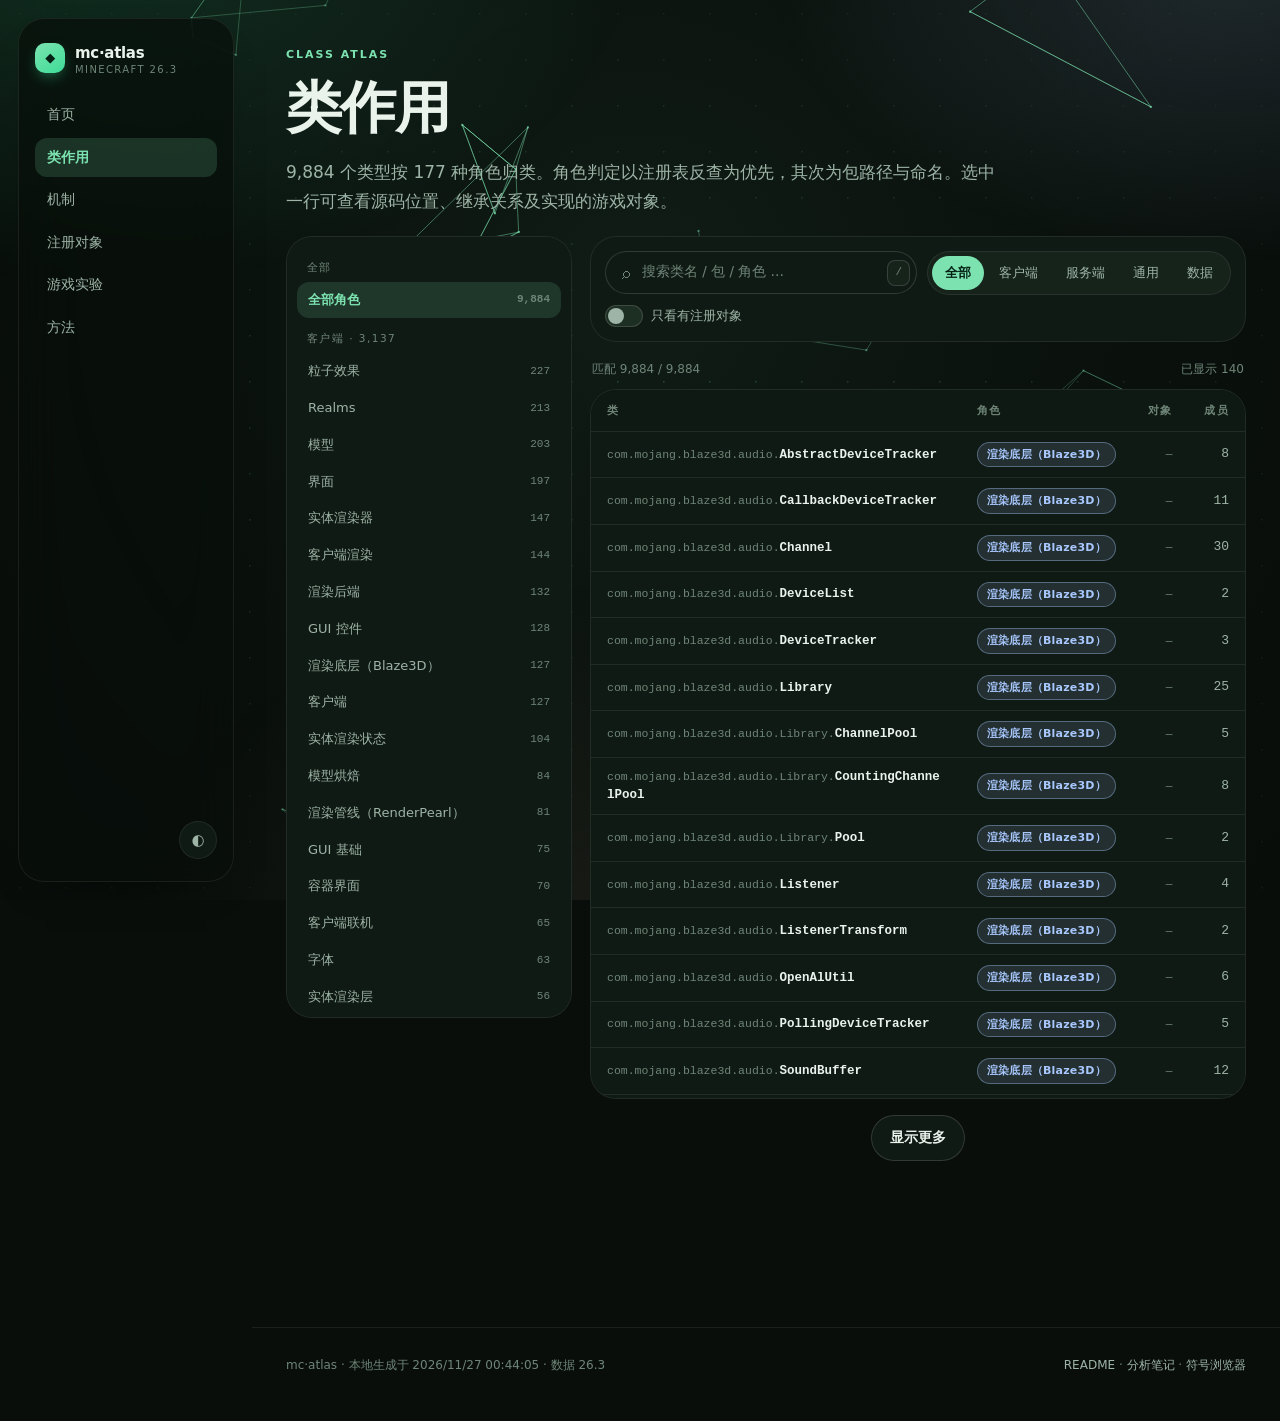
==== classes.html @ 848d9b15 "docs: TNT duplication — process/result on mechanisms, experiment design on tests" ====
<!DOCTYPE html>
<html lang="zh-CN" data-theme="dark">
<head>
<meta charset="utf-8">
<meta name="viewport" content="width=device-width, initial-scale=1">
<title>类作用 · mc·atlas</title>
<meta name="description" content="Minecraft 26.3 的 9,884 个类型：角色、层、注册对象、源码位置。">
<link rel="icon" href="data:image/svg+xml,%3Csvg xmlns='http://www.w3.org/2000/svg' viewBox='0 0 64 64'%3E%3Crect width='64' height='64' rx='18' fill='%237ce3b0'/%3E%3Ctext x='32' y='45' font-size='34' text-anchor='middle' fill='%23042014'%3E%E2%97%86%3C/text%3E%3C/svg%3E">
<meta name="theme-color" content="#0a0f0c">
<link rel="stylesheet" href="assets/theme.css">
</head>
<body data-page="classes">
<canvas id="atlas-backdrop" aria-hidden="true"></canvas>
<header class="topbar">
  <a class="brand" href="index.html"><span class="brand-mark">◆</span><span>mc·atlas<small>Minecraft 26.3</small></span></a>
  <nav class="nav">
    <a data-page="home" href="index.html">首页</a>
    <a data-page="classes" href="classes.html">类作用</a>
    <a data-page="mechanisms" href="mechanisms.html">机制</a>
    <a data-page="objects" href="objects.html">注册对象</a>
    <a data-page="tests" href="tests.html">游戏实验</a>
    <a data-page="method" href="method.html">方法</a>
  </nav>
  <div class="top-actions">
    <button class="icon-btn" id="themeBtn" aria-label="切换主题">◐</button>
  </div>
</header>
<main class="wrap wide">
  <header class="page-head rise">
    <p class="eyebrow">Class Atlas</p>
    <h1>类作用</h1>
    <p class="lede">9,884 个类型按 177 种角色归类。角色判定以注册表反查为优先，其次为包路径与命名。选中一行可查看源码位置、继承关系及实现的游戏对象。</p>
  </header>

  <div class="split">
    <aside class="rail" id="roleRail" aria-label="角色筛选"></aside>
    <section class="main-col">
      <div class="toolbar">
        <label class="search" style="box-shadow:none">
          <span class="ico">⌕</span>
          <input id="q" placeholder="搜索类名 / 包 / 角色 …" autocomplete="off" aria-label="搜索类">
          <kbd>/</kbd>
        </label>
        <div class="seg" id="layerSeg">
          <button data-layer="" class="on">全部</button>
          <button data-layer="client">客户端</button>
          <button data-layer="server">服务端</button>
          <button data-layer="common">通用</button>
          <button data-layer="data">数据</button>
        </div>
        <select class="role-select" id="roleSelect" aria-label="按角色筛选"></select>
        <label class="switch"><input type="checkbox" id="onlyReg"><span class="track"></span>只看有注册对象</label>
      </div>
      <div class="count-line" id="countLine"></div>
      <div class="table-wrap">
        <table>
          <thead><tr><th>类</th><th>角色</th><th class="num">对象</th><th class="num">成员</th></tr></thead>
          <tbody id="classRows"></tbody>
        </table>
      </div>
      <div class="load-more"><button class="btn" id="moreBtn">显示更多</button></div>
    </section>
  </div>
</main>
<div class="drawer" id="drawer">
  <div class="scrim" data-close></div>
  <aside class="panel" role="dialog" aria-modal="true">
    <button class="icon-btn drawer-close" data-close aria-label="关闭">✕</button>
    <div id="drawerBody"></div>
  </aside>
</div>
<footer>
  <div class="wrap row">
    <span>mc·atlas · 本地生成于 2026/11/27 00:44:05 · 数据 26.3</span>
    <span><a href="../README.md">README</a> · <a href="../notes/类作用解析.md">分析笔记</a> · <a href="../index/26.3/browse.html">符号浏览器</a></span>
  </div>
</footer>
<script src="assets/data/meta.js"></script>
<script src="assets/data/roles.js"></script>
<script src="assets/data/lang/zh_cn.js"></script>
<script src="assets/site.js"></script>
<script src="assets/classes.js"></script>
<script src="assets/backdrop.js"></script>
</body>
</html>
---- assets/theme.css ----
/* mc·atlas —— Material 3 Expressive 风格的本地静态站点 */
:root{
  color-scheme: dark;
  --bg:#090e0b; --bg2:#0c1310;
  --surface:#101a14; --surface2:#16231b; --surface3:#1d2e23;
  --line:rgba(255,255,255,.075); --line2:rgba(255,255,255,.14);
  --text:#e9f3ec; --muted:#9db4a7; --faint:#6e8578;
  --primary:#7ce3b0; --primary2:#3ddc97; --on-primary:#042014;
  --secondary:#a9c8ff; --tertiary:#ffc4a7; --danger:#ff9f9f;
  --client:#a9c8ff; --server:#ffc4a7; --common:#7ce3b0; --data:#c9b6ff;
  --r-xl:34px; --r-lg:26px; --r-md:18px; --r-sm:12px;
  --shadow:0 30px 70px -30px rgba(0,0,0,.8);
  --font:"Segoe UI Variable Text","Segoe UI","Microsoft YaHei UI",system-ui,sans-serif;
  --display:"Segoe UI Variable Display","Segoe UI","Microsoft YaHei UI",system-ui,sans-serif;
  --mono:ui-monospace,"Cascadia Mono","JetBrains Mono",Consolas,monospace;
}
[data-theme="light"]{
  color-scheme: light;
  --bg:#f4faf6; --bg2:#eaf5ee;
  --surface:#ffffff; --surface2:#f3faf5; --surface3:#e4f2e9;
  --line:rgba(7,44,26,.1); --line2:rgba(7,44,26,.2);
  --text:#0c1f15; --muted:#49695a; --faint:#789383;
  --primary:#0a7a51; --primary2:#06603e; --on-primary:#ffffff;
  --secondary:#2a5d9e; --tertiary:#96502f; --danger:#b23b3b;
  --client:#2a5d9e; --server:#96502f; --common:#0a7a51; --data:#6a4fb3;
  --shadow:0 24px 60px -32px rgba(8,40,24,.4);
}
*{box-sizing:border-box}
html{scroll-behavior:smooth}
body{
  margin:0;background:var(--bg);color:var(--text);font:15px/1.6 var(--font);
  -webkit-font-smoothing:antialiased;text-rendering:optimizeLegibility;
}
body::before{
  content:"";position:fixed;inset:0;z-index:-1;pointer-events:none;
  background:
    radial-gradient(900px 600px at 8% -8%, rgba(61,220,151,.16), transparent 60%),
    radial-gradient(800px 520px at 96% -4%, rgba(169,200,255,.14), transparent 58%),
    radial-gradient(900px 700px at 50% 112%, rgba(255,196,167,.08), transparent 62%);
}
[data-theme="light"] body::before{
  background:
    radial-gradient(900px 600px at 8% -8%, rgba(10,122,81,.12), transparent 60%),
    radial-gradient(800px 520px at 96% -4%, rgba(42,93,158,.1), transparent 58%),
    radial-gradient(900px 700px at 50% 112%, rgba(150,80,47,.06), transparent 62%);
}
a{color:inherit;text-decoration:none}
button{font:inherit;color:inherit}
code,.mono{font-family:var(--mono);font-size:.92em}
::selection{background:rgba(124,227,176,.3)}

.wrap{max-width:1280px;margin:0 auto;padding:0 26px}
main{min-height:62vh}
.wide{max-width:1380px}

/* ── 顶栏 ─────────────────────────────────────────── */
.topbar{
  position:sticky;top:14px;z-index:50;margin:14px auto 0;max-width:1380px;
  display:flex;align-items:center;gap:10px;padding:10px 14px 10px 20px;
  border:1px solid var(--line);border-radius:999px;
  background:color-mix(in srgb,var(--bg) 72%,transparent);
  backdrop-filter:blur(22px) saturate(1.3);-webkit-backdrop-filter:blur(22px) saturate(1.3);
  box-shadow:0 18px 40px -28px rgba(0,0,0,.7);
}
.brand{display:flex;align-items:center;gap:10px;font-weight:700;letter-spacing:-.02em;font-size:16px;white-space:nowrap}
.brand-mark{
  display:grid;place-items:center;width:30px;height:30px;border-radius:10px;
  background:linear-gradient(145deg,var(--primary),var(--primary2));color:var(--on-primary);
  font-size:13px;box-shadow:0 6px 16px -6px rgba(61,220,151,.7);
}
.brand small{display:block;font-size:10px;font-weight:500;letter-spacing:.14em;color:var(--faint);text-transform:uppercase;line-height:1}
.nav{display:flex;flex:1 1 auto;min-width:0;gap:2px;margin-left:14px;overflow:auto;scrollbar-width:none}
.nav::-webkit-scrollbar{display:none}
.nav a{
  padding:9px 15px;border-radius:999px;color:var(--muted);font-size:13.5px;white-space:nowrap;
  transition:background .18s,color .18s;
}
.nav a:hover{background:var(--surface2);color:var(--text)}
.nav a.on{background:color-mix(in srgb,var(--primary) 16%,transparent);color:var(--primary);font-weight:600}
.top-actions{margin-left:auto;display:flex;gap:6px;align-items:center;flex:0 0 auto}
.icon-btn{
  width:38px;height:38px;border-radius:999px;border:1px solid var(--line);
  background:var(--surface);color:var(--muted);cursor:pointer;display:grid;place-items:center;
  transition:transform .2s,background .2s,color .2s;
}
.icon-btn:hover{background:var(--surface2);color:var(--text);transform:translateY(-1px)}
.lang-btn{font-family:var(--mono);font-size:12px;font-weight:700;letter-spacing:.02em}
.lang-select{display:inline-flex;align-items:center;gap:8px;padding:6px 12px;border:1px solid var(--line);border-radius:999px;background:var(--surface2);color:var(--muted);font-size:12.5px}
.lang-select select{border:0;outline:0;background:transparent;color:var(--text);font:12.5px var(--font);max-width:230px}
.lang-select select:focus{color:var(--primary)}
.lang-select span{white-space:nowrap}
.role-select{display:none;width:100%;padding:10px 12px;border:1px solid var(--line);border-radius:14px;background:var(--surface2);color:var(--text);font:13px var(--font)}

/* ── 通用文字 ─────────────────────────────────────── */
.eyebrow{
  font-size:11px;letter-spacing:.18em;text-transform:uppercase;color:var(--primary);
  font-weight:700;margin:0 0 14px;
}
h1,h2,h3{font-family:var(--display);letter-spacing:-.03em;line-height:1.08;margin:0}
h1{font-size:clamp(42px,6.2vw,78px);font-weight:750}
h2{font-size:clamp(28px,3.4vw,44px);font-weight:720}
h3{font-size:19px;letter-spacing:-.015em}
.grad{
  background:linear-gradient(100deg,var(--primary) 0%,var(--secondary) 70%,var(--tertiary) 110%);
  -webkit-background-clip:text;background-clip:text;color:transparent;
}
.lede{font-size:17px;line-height:1.7;color:var(--muted);max-width:66ch;margin:20px 0 0}
.abstract{overflow-wrap:anywhere;margin-top:26px;max-width:1020px;border-left:3px solid var(--primary);padding:4px 0 4px 20px;color:var(--muted);font-size:14px;line-height:1.85}
.abstract p{margin:0 0 7px}
.abstract p:last-child{margin-bottom:0}
.abstract b{color:var(--text);font-weight:600;margin-right:6px}
.hint{color:var(--faint);font-size:12.5px}
.muted{color:var(--muted)}
.section{padding:64px 0 0}
.section-head{display:flex;align-items:flex-end;justify-content:space-between;gap:20px;margin-bottom:22px}
.section-head p{margin:8px 0 0;color:var(--muted);font-size:14px}
.rule{height:1px;background:var(--line);border:0;margin:56px 0 0}

/* ── 按钮 / 药丸 / 徽章 ───────────────────────────── */
.btn{
  display:inline-flex;align-items:center;gap:8px;padding:11px 18px;border-radius:999px;
  border:1px solid var(--line2);background:var(--surface);color:var(--text);
  font-size:13.5px;font-weight:600;cursor:pointer;transition:transform .18s,background .18s,border-color .18s;
}
.btn:hover{transform:translateY(-1px);background:var(--surface2);border-color:var(--primary)}
.btn.primary{background:var(--primary);border-color:var(--primary);color:var(--on-primary)}
.btn.primary:hover{background:var(--primary2)}
.btn.ghost{background:transparent}
.btn:disabled{opacity:.5;cursor:default;transform:none}
.badge{
  display:inline-flex;align-items:center;gap:5px;padding:3px 9px;border-radius:999px;
  font-size:11px;font-weight:600;letter-spacing:.02em;border:1px solid var(--line2);
  color:var(--muted);background:var(--surface2);white-space:nowrap;
}
.badge.client{color:var(--client);border-color:color-mix(in srgb,var(--client) 38%,transparent);background:color-mix(in srgb,var(--client) 12%,transparent)}
.badge.server{color:var(--server);border-color:color-mix(in srgb,var(--server) 38%,transparent);background:color-mix(in srgb,var(--server) 12%,transparent)}
.badge.common{color:var(--common);border-color:color-mix(in srgb,var(--common) 38%,transparent);background:color-mix(in srgb,var(--common) 12%,transparent)}
.badge.data{color:var(--data);border-color:color-mix(in srgb,var(--data) 38%,transparent);background:color-mix(in srgb,var(--data) 12%,transparent)}
.badge.solid{background:var(--surface3);border-color:var(--line2);color:var(--text)}
.badge.ok{color:var(--primary);border-color:color-mix(in srgb,var(--primary) 40%,transparent);background:color-mix(in srgb,var(--primary) 12%,transparent)}
.chips{display:flex;gap:7px;flex-wrap:wrap}

/* ── 搜索 ─────────────────────────────────────────── */
.search{
  display:flex;align-items:center;gap:12px;padding:8px 10px 8px 20px;border-radius:999px;
  background:var(--surface);border:1px solid var(--line2);box-shadow:var(--shadow);
  transition:box-shadow .2s,border-color .2s;
}
.search:focus-within{border-color:var(--primary);box-shadow:0 0 0 4px color-mix(in srgb,var(--primary) 16%,transparent),var(--shadow)}
.search .ico{color:var(--faint);font-size:16px}
.search input{
  flex:1;background:transparent;border:0;outline:0;color:var(--text);
  font:15px var(--mono);padding:12px 0;min-width:0;
}
.search input::placeholder{color:var(--faint);font-family:var(--font)}
.search kbd{
  font-family:var(--mono);font-size:11px;color:var(--faint);border:1px solid var(--line2);
  border-radius:8px;padding:3px 7px;background:var(--surface2);
}

/* ── 卡片 ─────────────────────────────────────────── */
.card{
  min-width:0;border:1px solid var(--line);border-radius:var(--r-lg);
  background:linear-gradient(180deg,var(--surface),color-mix(in srgb,var(--surface2) 60%,var(--surface)));
  padding:24px;transition:transform .22s cubic-bezier(.2,.8,.2,1),border-color .22s,box-shadow .22s;
}
.card:hover{transform:translateY(-3px);border-color:var(--line2);box-shadow:var(--shadow)}
.card h3{margin-bottom:8px}
.card p{margin:0;color:var(--muted);font-size:13.5px;line-height:1.65}
.card .arrow{color:var(--primary);font-size:13px;margin-top:14px;display:inline-flex;gap:6px;align-items:center}
.grid{display:grid;gap:16px}
.g2{grid-template-columns:repeat(2,minmax(0,1fr))}
.g3{grid-template-columns:repeat(3,minmax(0,1fr))}
.g4{grid-template-columns:repeat(4,minmax(0,1fr))}

/* ── 首页 hero ────────────────────────────────────── */
.hero{padding:70px 0 8px;position:relative}
.hero .lede{font-size:18px}
.hero-search{max-width:640px;margin:28px 0 0}
.stats{display:grid;grid-template-columns:repeat(4,minmax(0,1fr));gap:14px;margin-top:34px}
.stat{padding:20px 22px;border-radius:var(--r-lg);border:1px solid var(--line);background:var(--surface);position:relative;overflow:hidden}
.stat::after{content:"";position:absolute;right:-30px;top:-40px;width:120px;height:120px;border-radius:50%;background:radial-gradient(circle,color-mix(in srgb,var(--primary) 22%,transparent),transparent 70%)}
.stat .n{font-family:var(--display);font-size:clamp(30px,3.2vw,44px);font-weight:760;letter-spacing:-.04em;font-variant-numeric:tabular-nums;line-height:1}
.stat .l{margin-top:8px;font-size:11px;letter-spacing:.12em;text-transform:uppercase;color:var(--faint)}
.stat .s{margin-top:6px;font-size:12px;color:var(--muted)}

.evidence{display:grid;grid-template-columns:repeat(3,1fr);gap:16px;margin-top:18px}
.evidence .card{min-height:180px;display:flex;flex-direction:column}
.evidence .num{font-family:var(--mono);font-size:11px;color:var(--primary);letter-spacing:.1em}
.evidence .card p{flex:1}
.findings{display:grid;grid-template-columns:repeat(2,minmax(0,1fr));gap:16px}
.finding{display:flex;gap:16px;align-items:flex-start}
.finding .tag{font-family:var(--mono);font-size:11px;color:var(--faint);white-space:nowrap;padding-top:4px;width:52px}
.finding h3{font-size:16px;margin-bottom:6px}
.finding p{font-size:13px}

.bars{display:grid;gap:10px}
.bar-row{display:grid;grid-template-columns:190px 1fr 58px;gap:12px;align-items:center;font-size:12.5px}
.bar-row .name{white-space:nowrap;overflow:hidden;text-overflow:ellipsis}
.bar-track{height:10px;border-radius:999px;background:var(--surface3);overflow:hidden}
.bar-fill{height:100%;border-radius:999px;background:linear-gradient(90deg,var(--primary),var(--secondary));transform-origin:left;animation:grow .8s cubic-bezier(.2,.8,.2,1) both}
.bar-row .n{text-align:right;font-family:var(--mono);color:var(--muted)}
@keyframes grow{from{transform:scaleX(0)}}

/* ── 类作用页 ──────────────────────────────────────── */
.page-head{padding:46px 0 20px}
.page-head h1{font-size:clamp(34px,4.6vw,56px)}
.split{display:grid;grid-template-columns:286px minmax(0,1fr);gap:18px;align-items:start;padding-bottom:70px}
.rail{
  position:sticky;top:92px;max-height:calc(100vh - 118px);overflow:auto;
  border:1px solid var(--line);border-radius:var(--r-lg);background:var(--surface);
  padding:10px;scrollbar-width:thin;
}
.rail-group{font-size:10.5px;letter-spacing:.14em;text-transform:uppercase;color:var(--faint);padding:12px 10px 6px}
.rail-item{
  display:flex;justify-content:space-between;gap:8px;align-items:center;
  padding:8px 11px;border-radius:12px;cursor:pointer;color:var(--muted);font-size:13px;
}
.rail-item:hover{background:var(--surface2);color:var(--text)}
.rail-item.on{background:color-mix(in srgb,var(--primary) 14%,transparent);color:var(--primary);font-weight:600}
.rail-item .c{font-family:var(--mono);font-size:11px;color:var(--faint)}
.main-col{min-width:0}
.toolbar{
  display:flex;gap:10px;align-items:center;flex-wrap:wrap;padding:14px;
  border:1px solid var(--line);border-radius:var(--r-lg);background:var(--surface);margin-bottom:14px;
}
.toolbar .search{flex:1;min-width:240px;box-shadow:none;padding:4px 6px 4px 16px}
.toolbar .search input{padding:9px 0;font-size:13.5px}
.seg{display:inline-flex;max-width:100%;padding:4px;gap:2px;border-radius:999px;border:1px solid var(--line);background:var(--surface2);overflow-x:auto;scrollbar-width:none}
.seg button{
  flex:0 0 auto;border:0;background:transparent;color:var(--muted);padding:7px 13px;border-radius:999px;
  font-size:12.5px;cursor:pointer;transition:background .18s,color .18s;white-space:nowrap;
}
.seg button.on{background:var(--primary);color:var(--on-primary);font-weight:650}
.switch{display:inline-flex;align-items:center;gap:8px;font-size:12.5px;color:var(--muted);cursor:pointer;user-select:none}
.switch input{display:none}
.switch .track{width:38px;height:22px;border-radius:999px;background:var(--surface3);border:1px solid var(--line2);position:relative;transition:background .2s}
.switch .track::after{content:"";position:absolute;left:2px;top:2px;width:16px;height:16px;border-radius:50%;background:var(--muted);transition:transform .2s,background .2s}
.switch input:checked+.track{background:var(--primary)}
.switch input:checked+.track::after{transform:translateX(16px);background:var(--on-primary)}

.table-wrap{border:1px solid var(--line);border-radius:var(--r-lg);background:var(--surface);overflow:auto;max-height:calc(100vh - 190px);min-width:0}
table{width:100%;border-collapse:collapse;font-size:13px}
thead th{
  position:sticky;top:0;z-index:2;text-align:left;padding:12px 16px;
  font-size:10.5px;letter-spacing:.12em;text-transform:uppercase;color:var(--faint);font-weight:650;
  background:color-mix(in srgb,var(--surface) 88%,var(--bg));backdrop-filter:blur(12px);
  border-bottom:1px solid var(--line);white-space:nowrap;
}
thead th.sortable{cursor:pointer;user-select:none}
thead th.sortable:hover{color:var(--text)}
tbody tr{border-bottom:1px solid var(--line);cursor:pointer;transition:background .12s}
tbody tr:last-child{border-bottom:0}
tbody tr:hover{background:var(--surface2)}
tbody tr.sel{background:color-mix(in srgb,var(--primary) 9%,transparent);box-shadow:inset 3px 0 0 var(--primary)}
td{padding:10px 16px;vertical-align:middle}
td.fq{font-family:var(--mono);font-size:12.5px;line-height:1.45;word-break:break-all}
td.fq .pkg{color:var(--faint);font-size:11.5px}
td.fq .cls{color:var(--text);font-weight:600}
td.num{text-align:right;font-family:var(--mono);color:var(--muted);font-variant-numeric:tabular-nums}
td .mini{font-size:11px;color:var(--faint);font-family:var(--mono)}
.load-more{padding:16px;text-align:center}
.empty{padding:56px 20px;text-align:center;color:var(--faint)}
.count-line{padding:4px 2px 10px;font-size:12px;color:var(--faint);display:flex;justify-content:space-between}

/* ── 抽屉详情 ──────────────────────────────────────── */
.drawer{position:fixed;inset:0;z-index:80;display:none}
.drawer.on{display:block}
.drawer .scrim{position:absolute;inset:0;background:rgba(0,0,0,.55);backdrop-filter:blur(5px);animation:fade .2s both}
.drawer .panel{
  position:absolute;top:0;right:0;bottom:0;width:min(520px,94vw);overflow:auto;
  background:var(--surface);border-left:1px solid var(--line2);padding:26px 28px 60px;
  animation:slide .26s cubic-bezier(.2,.8,.2,1) both;
}
@keyframes fade{from{opacity:0}}
@keyframes slide{from{transform:translateX(34px);opacity:.4}}
.drawer-close{position:sticky;top:0;float:right;margin:-10px -8px 0 0}
.detail h3{font-size:13px;letter-spacing:.12em;text-transform:uppercase;color:var(--faint);margin:26px 0 10px}
.detail .fq{font-family:var(--mono);font-size:16px;line-height:1.45;word-break:break-all;margin:6px 0 10px}
.detail .fq .pkg{color:var(--faint);font-size:12px;display:block}
.kv{display:grid;grid-template-columns:112px 1fr;gap:7px 12px;font-size:13px}
.kv .k{color:var(--faint)}
.kv .v{font-family:var(--mono);font-size:12.5px;word-break:break-all}
.reg-item{padding:11px 0;border-bottom:1px solid var(--line);font-size:13px}
.reg-item:last-child{border-bottom:0}
.reg-item .rid{font-family:var(--mono);font-size:12.5px;word-break:break-all}
.reg-item .rs{color:var(--muted);font-size:12px;margin-top:2px}
.detail .actions{display:flex;gap:8px;flex-wrap:wrap;margin-top:18px}

/* ── 对象页 ────────────────────────────────────────── */
.obj-head{display:flex;gap:14px;align-items:flex-start;flex-wrap:wrap;margin-bottom:16px}
.kind-tabs{display:flex;gap:6px;flex-wrap:wrap}
.kind-tab{
  padding:10px 16px;border-radius:999px;border:1px solid var(--line);background:var(--surface);
  color:var(--muted);font-size:13px;cursor:pointer;transition:background .18s,color .18s,border-color .18s;
}
.kind-tab:hover{background:var(--surface2);color:var(--text)}
.kind-tab.on{background:var(--primary);border-color:var(--primary);color:var(--on-primary);font-weight:650}
.kind-tab .c{opacity:.7;font-family:var(--mono);font-size:11px;margin-left:6px}

/* ── 实验页 ────────────────────────────────────────── */
.test-hero{display:flex;align-items:center;gap:34px;flex-wrap:wrap;padding:52px 0 10px}
.ring{
  --p:100;width:150px;height:150px;border-radius:50%;display:grid;place-items:center;flex:0 0 auto;
  background:conic-gradient(var(--primary) calc(var(--p)*1%),var(--surface3) 0);
  position:relative;
}
.ring::after{content:"";position:absolute;inset:9px;border-radius:50%;background:var(--bg)}
.ring .in{position:relative;z-index:1;text-align:center}
.ring .in b{font-family:var(--display);font-size:34px;letter-spacing:-.04em;display:block;line-height:1}
.ring .inspan{font-size:11px;letter-spacing:.14em;text-transform:uppercase;color:var(--faint)}
.checks{display:grid;grid-template-columns:repeat(2,minmax(0,1fr));gap:12px}
.checks .check:last-child:nth-child(odd){grid-column:1 / -1}
.check{display:flex;gap:12px;align-items:center;padding:14px 16px;border:1px solid var(--line);border-radius:var(--r-md);background:var(--surface)}
.check .mark{width:26px;height:26px;border-radius:50%;display:grid;place-items:center;background:color-mix(in srgb,var(--primary) 16%,transparent);color:var(--primary);font-size:13px;flex:0 0 auto}
.check .t{font-size:13.5px}
.check .s{font-size:11px;color:var(--faint);font-family:var(--mono)}
.formula{border:1px solid var(--line2);border-radius:var(--r-md);background:var(--surface2);padding:16px 18px;font-family:var(--mono);font-size:12.5px;line-height:1.8;overflow:auto;color:var(--muted);white-space:pre-wrap;max-width:100%;box-sizing:border-box}
.formula b{color:var(--primary);font-weight:600}
.log{
  background:#070b09;border:1px solid var(--line);border-radius:var(--r-md);padding:16px 18px;
  font-family:var(--mono);font-size:12px;line-height:1.75;color:#9fd6b6;overflow:auto;max-height:360px;
  white-space:pre;
}
[data-theme="light"] .log{background:#0d1812;color:#a9e6c3}
.cmd{background:var(--surface2);border:1px solid var(--line);border-radius:var(--r-md);padding:14px 16px;font-family:var(--mono);font-size:12.5px;line-height:1.9;overflow:auto;white-space:pre-wrap;max-width:100%;box-sizing:border-box}

/* ── 方法页 ────────────────────────────────────────── */
.steps{display:grid;grid-template-columns:repeat(3,1fr);gap:16px;counter-reset:step}
.step{position:relative;padding-top:54px}
.step::before{
  counter-increment:step;content:"0" counter(step);
  position:absolute;top:18px;left:24px;font-family:var(--mono);font-size:11px;letter-spacing:.14em;color:var(--primary);
}
.evidence-stack{display:grid;gap:10px}
.ev-row{display:grid;grid-template-columns:130px minmax(0,1fr);gap:14px;align-items:center;padding:14px 16px;border:1px solid var(--line);border-radius:var(--r-md);background:var(--surface);min-width:0}
.ev-row .lvl{font-size:11px;letter-spacing:.12em;text-transform:uppercase;color:var(--faint)}
.ev-row .bar{height:9px;border-radius:999px;background:linear-gradient(90deg,var(--primary),var(--secondary));max-width:100%}
.limits{display:grid;gap:10px;padding:0;margin:0;list-style:none}
.limits li{padding:14px 16px 14px 44px;border:1px solid var(--line);border-radius:var(--r-md);background:var(--surface);position:relative;color:var(--muted);font-size:13.5px}
.limits li::before{content:"!";position:absolute;left:16px;top:14px;width:18px;height:18px;border-radius:50%;display:grid;place-items:center;background:color-mix(in srgb,var(--tertiary) 20%,transparent);color:var(--tertiary);font-size:11px;font-weight:700}
.limits li b{color:var(--text)}

/* ── 页脚 ─────────────────────────────────────────── */
footer{margin-top:80px;border-top:1px solid var(--line);padding:28px 0 46px;color:var(--faint);font-size:12px}
footer .row{display:flex;justify-content:space-between;gap:18px;flex-wrap:wrap;align-items:center}
footer a{color:var(--muted)}
footer a:hover{color:var(--primary)}

/* ── 响应式 ───────────────────────────────────────── */
@media (max-width: 1080px){
  .stats{grid-template-columns:repeat(2,minmax(0,1fr))}
  .evidence,.steps{grid-template-columns:minmax(0,1fr)}
  .g3,.g4{grid-template-columns:repeat(2,minmax(0,1fr))}
  .split{grid-template-columns:240px minmax(0,1fr)}
}
@media (max-width: 820px){
  .wrap{padding:0 18px}
  .topbar{top:8px;margin:8px 10px 0;padding:8px 10px 8px 14px;border-radius:24px}
  .brand small{display:none}
  .nav{margin-left:4px}
  .nav a{padding:8px 11px;font-size:12.5px}
  .hero{padding:48px 0 0}
  .split{grid-template-columns:minmax(0,1fr)}
  .rail{display:none}
  .role-select{display:block}
  .findings,.checks,.g2{grid-template-columns:minmax(0,1fr)}
  .g3,.g4{grid-template-columns:minmax(0,1fr)}
  .stats{grid-template-columns:repeat(2,minmax(0,1fr));gap:10px}
  .table-wrap{max-height:none}
  td,th{padding:9px 11px}
  .bar-row{grid-template-columns:120px 1fr 44px}
  .test-hero{gap:20px}
}
@media (max-width: 620px){
  .topbar{flex-wrap:wrap;gap:8px;padding:10px 12px}
  .brand{order:1;flex:0 0 auto}
  .top-actions{order:2}
  .nav{order:3;flex:1 0 100%;flex-wrap:wrap;overflow:visible;margin:2px 0 0;padding-top:8px;border-top:1px solid var(--line)}
}
@media (max-width: 700px){
  .section-head{flex-direction:column;align-items:flex-start;gap:8px}
  .section-head p{margin-top:2px}
  body[data-page="objects"] .toolbar .hint{display:none}
  .log{white-space:pre-wrap;overflow-wrap:anywhere}
  .cmd{font-size:11.5px}
  .toolbar .search{flex:1 1 100%}
  .toolbar .seg{width:100%}
  .toolbar .switch{width:100%}
  .lang-select{width:100%;justify-content:space-between}
  .lang-select select{flex:1;max-width:none;text-align:left}
  .toolbar .hint{width:100%;margin-left:0!important}
  body[data-page="classes"] .table-wrap table{min-width:540px}
  body[data-page="objects"] .table-wrap table{min-width:760px}
  body[data-page="objects"] td.mono{white-space:nowrap}
  body[data-page="objects"] td:nth-child(2){min-width:112px}
  body[data-page="classes"] td.fq{min-width:240px}
  .ring{width:120px;height:120px}
  .ring::after{inset:7px}
  .ring .in b{font-size:28px}
  #versionTable{min-width:520px}
}
@media (max-width: 560px){
  .ev-row{grid-template-columns:minmax(0,1fr);gap:6px}
  .stats .n{font-size:36px}
  .bar-row{grid-template-columns:104px minmax(0,1fr) 38px;gap:8px}
}
@media (prefers-reduced-motion: reduce){
  *,*::before,*::after{animation-duration:.001ms!important;transition-duration:.001ms!important;scroll-behavior:auto!important}
}

/* ── 杂项 ─────────────────────────────────────────── */
.toast{
  position:fixed;left:50%;bottom:26px;z-index:120;transform:translate(-50%,14px);
  background:var(--surface3);border:1px solid var(--line2);color:var(--text);
  padding:10px 18px;border-radius:999px;font-size:12.5px;box-shadow:var(--shadow);
  opacity:0;pointer-events:none;transition:opacity .2s,transform .2s;
}
.toast.on{opacity:1;transform:translate(-50%,0)}
.detail a{color:var(--primary)}
.detail a:hover{text-decoration:underline}
#armorTable th{position:static;background:transparent;padding:8px 6px;border-bottom:1px solid var(--line)}
#armorTable td{padding:9px 6px;border-bottom:1px solid var(--line);font-size:13px}
#versionTable th{position:static;background:transparent;padding:8px 10px;border-bottom:1px solid var(--line);text-transform:none}
#versionTable td{padding:9px 10px;border-bottom:1px solid var(--line);font-size:12.5px;white-space:nowrap}

/* 小屏：表格改卡片，避免列挤压 */
@media (max-width: 820px){
  body[data-page="classes"] .table-wrap,
  body[data-page="objects"] .table-wrap{
    overflow:visible;border:0;background:transparent;max-height:none;
  }
  body[data-page="classes"] .table-wrap table,
  body[data-page="objects"] .table-wrap table{min-width:0;width:100%}
  body[data-page="classes"] thead,
  body[data-page="objects"] thead{display:none}
  body[data-page="classes"] tbody tr{
    display:grid;grid-template-columns:minmax(0,1fr) auto auto;gap:6px 12px;
    border:1px solid var(--line);border-radius:16px;background:var(--surface);
    padding:11px 14px;margin-bottom:8px;
  }
  body[data-page="classes"] td{border:0;padding:0}
  body[data-page="classes"] td.fq{grid-column:1 / -1;min-width:0}
  body[data-page="classes"] td:nth-child(2){grid-column:1}
  body[data-page="classes"] td:nth-child(3),
  body[data-page="classes"] td:nth-child(4){text-align:right;font-size:12px;color:var(--muted);font-family:var(--mono)}
  body[data-page="classes"] td:nth-child(3)::before{content:"对象 ";color:var(--faint);font-size:11px}
  body[data-page="classes"] td:nth-child(4)::before{content:"成员 ";color:var(--faint);font-size:11px}

  body[data-page="objects"] tbody tr{
    display:block;border:1px solid var(--line);border-radius:16px;background:var(--surface);
    padding:12px 14px;margin-bottom:10px;
  }
  body[data-page="objects"] td{
    display:flex;justify-content:space-between;gap:16px;align-items:baseline;
    border:0;padding:5px 0;text-align:right;white-space:normal;word-break:break-word;
  }
  body[data-page="objects"] td::before{
    content:attr(data-label);flex:0 0 auto;color:var(--faint);font-size:11px;
    letter-spacing:.06em;text-align:left;white-space:nowrap;
  }
  body[data-page="objects"] td:nth-child(1),
  body[data-page="objects"] td:nth-child(2){
    display:block;text-align:left;padding:0;
  }
  body[data-page="objects"] td:nth-child(1){font-weight:600;font-size:13px;margin-bottom:2px}
  body[data-page="objects"] td:nth-child(1)::before,
  body[data-page="objects"] td:nth-child(2)::before{display:block;margin-bottom:2px}
  body[data-page="objects"] td:nth-child(2){margin-bottom:4px}
  body[data-page="objects"] td.mono{white-space:normal;word-break:break-all}
  body[data-page="objects"] td.num{text-align:right}
}

@media (max-width: 820px){
  #versionTable{min-width:0}
  #versionTable thead{display:none}
  #versionTable tbody tr{
    display:grid;grid-template-columns:minmax(0,1fr) minmax(0,1fr);gap:4px 12px;
    border:1px solid var(--line);border-radius:14px;background:var(--surface2);
    padding:10px 12px;margin-bottom:8px;
  }
  #versionTable td{
    border:0;padding:0;display:flex;justify-content:space-between;gap:8px;
    font-size:12px;white-space:normal;text-align:right;
  }
  #versionTable td::before{content:attr(data-label);color:var(--faint);font-size:10.5px;text-align:left;flex:0 0 auto}
  #versionTable td:nth-child(1){grid-column:1 / -1;display:block;font-weight:600;font-size:13px;text-align:left}
  #versionTable td:nth-child(1)::before{display:none}
}
@media (max-width: 1024px) and (min-width: 821px){
  body[data-page="objects"] .table-wrap table{min-width:760px}
}
@media (max-width: 380px){
  .nav a{padding:6px 6px;font-size:11.5px}
}

/* ── 代码联想页 ────────────────────────────────────── */
.graph-card{padding:20px}
.graph-scroll{overflow:auto;border:1px solid var(--line);border-radius:var(--r-md);background:var(--surface2);scrollbar-width:thin}
.graph-scroll svg{display:block;width:1160px;height:700px;max-width:none}
.gnode{cursor:pointer}
.gnode rect{fill:var(--surface3);stroke:var(--line2);stroke-width:1;rx:12}
.gnode.engine rect{fill:color-mix(in srgb,var(--primary) 10%,var(--surface));stroke:color-mix(in srgb,var(--primary) 45%,transparent)}
.gnode.hub rect{fill:color-mix(in srgb,var(--secondary) 8%,var(--surface));stroke:color-mix(in srgb,var(--secondary) 35%,transparent)}
.gnode.mech rect{fill:color-mix(in srgb,var(--tertiary) 9%,var(--surface));stroke:color-mix(in srgb,var(--tertiary) 40%,transparent)}
.gnode:hover rect{stroke:var(--primary);stroke-width:1.6}
.gnode .glabel{font:600 11px var(--mono);fill:var(--text)}
.gnode .gsub{font:9.5px var(--mono);fill:var(--faint)}
.gedge{fill:none;stroke:color-mix(in srgb,var(--muted) 45%,transparent);stroke-width:1.15}
.gedge-label{font:9.5px var(--mono);fill:var(--faint);paint-order:stroke;stroke:var(--surface2);stroke-width:3;stroke-linejoin:round}
.legend{display:flex;gap:16px;align-items:center;flex-wrap:wrap;padding:10px 2px 0;font-size:12px;color:var(--muted)}
.legend .dot{display:inline-block;width:9px;height:9px;border-radius:50%;margin-right:5px}
.legend .engine{background:var(--primary)}
.legend .hub{background:var(--secondary)}
.legend .mech{background:var(--tertiary)}
.legend .hint{margin-left:auto}
.graph-scroll-hint{display:none}
.mech-list{display:grid;gap:16px}
.mech-card{border:1px solid var(--line);border-radius:var(--r-lg);background:var(--surface);padding:22px 24px;scroll-margin-top:100px}
.mech-card h3{margin:0 0 4px}
.mech-q{margin:0 0 8px;color:var(--tertiary);font-size:13px;font-family:var(--mono)}
.mech-summary{margin:0 0 14px;color:var(--muted);font-size:13.5px;line-height:1.7}
.chain{display:grid;grid-template-columns:repeat(4,minmax(0,1fr));gap:8px;margin:0 0 16px}
.chain-step{position:relative;padding:10px 12px;border:1px solid var(--line);border-radius:12px;background:var(--surface2);min-width:0}
.chain-step .n{font-family:var(--mono);font-size:10px;color:var(--primary);letter-spacing:.1em}
.chain-step .t{font-size:12.5px;font-weight:600;margin-top:2px}
.chain-step .d{font-size:11.5px;color:var(--faint);line-height:1.55;margin-top:2px}
.code-list{display:grid;gap:4px;border-top:1px solid var(--line);padding-top:12px}
.code-row{display:grid;grid-template-columns:minmax(0,1.1fr) minmax(0,1fr) auto;gap:10px;align-items:baseline;padding:4px 0;font-size:12px}
.code-row .sig{font-family:var(--mono);color:var(--text);word-break:break-all}
.code-row .sig b{color:var(--primary);font-weight:600}
.code-row .note{color:var(--muted);font-size:12px}
.code-row .src{font-family:var(--mono);font-size:11px;color:var(--faint);white-space:nowrap}
.mech-articles{display:flex;gap:6px;flex-wrap:wrap;margin-top:12px}
.article-list{display:grid;gap:8px}
.article-row{display:grid;grid-template-columns:90px minmax(0,1fr) 70px;gap:12px;align-items:baseline;padding:10px 14px;border:1px solid var(--line);border-radius:12px;background:var(--surface);font-size:13px}
.article-row .ch{font-family:var(--mono);font-size:11px;color:var(--faint);white-space:nowrap}
.article-row .tt{font-weight:600;margin-bottom:2px}
.article-row .sm{font-size:12px;color:var(--muted)}
.article-row .go{text-align:right;font-family:var(--mono);font-size:11px;color:var(--faint)}
@media (max-width: 820px){
  .chain{grid-template-columns:repeat(2,minmax(0,1fr))}
  .code-row{grid-template-columns:minmax(0,1fr) auto;gap:4px 10px}
  .code-row .note{grid-column:1 / -1;font-size:11.5px}
  .legend .hint{margin-left:0}
  .article-row{grid-template-columns:80px minmax(0,1fr);gap:4px 10px}
  .article-row .go{grid-column:1 / -1;text-align:left}
}
@media (max-width: 700px){
  .graph-scroll-hint{display:inline;font-size:11px;color:var(--faint)}
  .chain{grid-template-columns:minmax(0,1fr)}
  .graph-card{padding:12px}
  .mech-card{padding:18px}
}

/* ── 首页：滚动拆解舞台 ───────────────────────────── */
.atlas-stage{position:relative;height:280vh;margin:0}
.atlas-sticky{position:sticky;top:0;height:100vh;overflow:hidden;
  background:radial-gradient(120% 90% at 50% 42%,rgba(124,227,176,.10),transparent 62%),var(--bg)}
#atlas-canvas{display:block;width:100%;height:100%}
.atlas-lead{position:absolute;left:max(24px,4vw);bottom:clamp(28px,7vh,72px);margin:0;
  font-family:var(--display);font-size:clamp(15px,2.1vw,22px);font-weight:600;letter-spacing:.02em;
  color:var(--text);opacity:.9;max-width:22ch;line-height:1.45;pointer-events:none}
.atlas-lead::before{content:"↑";display:block;font-size:.7em;color:var(--primary);opacity:.7;margin-bottom:.5em}
.atlas-hint{position:absolute;left:50%;bottom:26px;transform:translateX(-50%);
  font-family:var(--mono);font-size:11px;letter-spacing:.34em;text-transform:uppercase;
  color:rgba(124,227,176,.55);pointer-events:none;transition:opacity .5s ease}
.atlas-hint::after{content:"";display:block;width:1px;height:26px;margin:8px auto 0;
  background:linear-gradient(rgba(124,227,176,.6),transparent);animation:atlas-drop 2.4s ease-in-out infinite}
@keyframes atlas-drop{0%,100%{opacity:.25;transform:translateY(-6px)}50%{opacity:.9;transform:translateY(4px)}}
.atlas-stage.done .atlas-hint{opacity:0}
@media (max-width:720px){
  .atlas-stage{height:300vh}
  .atlas-lead{bottom:34px;font-size:15px}
}
@media (prefers-reduced-motion:reduce){
  .atlas-stage{height:auto;padding:12vh 0}
  .atlas-sticky{position:relative;height:min(78vh,620px)}
  .atlas-hint{display:none}
  .atlas-hint::after{animation:none}
}

/* ── 固定背景层：呼吸点阵 + 线段多面体 ───────────────── */
#atlas-backdrop{position:fixed;inset:0;width:100%;height:100%;z-index:0;pointer-events:none}
main,footer{position:relative;z-index:1}

/* ── 侧栏（≥1040px 时顶栏变成左侧栏）───────────────── */
@media (min-width:1040px){
  body{padding-left:252px}
  .topbar{
    position:fixed;left:18px;top:18px;bottom:18px;margin:0;width:216px;max-width:none;
    flex-direction:column;align-items:stretch;gap:20px;padding:22px 16px;
    border-radius:var(--r-lg);
  }
  .topbar .brand{font-size:15px}
  .nav{flex-direction:column;flex:0 0 auto;margin:0;gap:3px;overflow:visible}
  .nav a{width:100%;justify-content:flex-start;padding:9px 12px;border-radius:12px}
  .top-actions{margin-top:auto;justify-content:flex-end}
  .wrap{padding:0 34px}
  .section{padding:0}
}

/* ── 文章承载：悬浮卡片 ─────────────────────────────── */
main.wrap{gap:0}
main.wrap > section:not(.hero){
  margin:30px 0;
  padding:clamp(20px,2.6vw,34px);
  border:1px solid var(--line);
  border-radius:var(--r-lg);
  background:
    linear-gradient(180deg,rgba(22,35,27,.72),rgba(16,26,20,.86));
  box-shadow:var(--shadow);
  backdrop-filter:blur(14px) saturate(1.15);-webkit-backdrop-filter:blur(14px) saturate(1.15);
}
[data-theme="light"] main.wrap > section:not(.hero){
  background:linear-gradient(180deg,rgba(255,255,255,.86),rgba(243,250,245,.92));
}
main.wrap > section:not(.hero) > .section-head{margin-top:0}
main.wrap > section.hero{margin:0 0 10px}
@media (max-width:720px){
  main.wrap > section:not(.hero){margin:20px 0;padding:18px 16px;border-radius:22px}
}

.atlas-stage.texted .atlas-lead{opacity:0!important;transform:translateY(6px)}
.atlas-lead{transition:opacity .5s ease;max-width:13ch;font-size:clamp(14px,1.7vw,19px)}
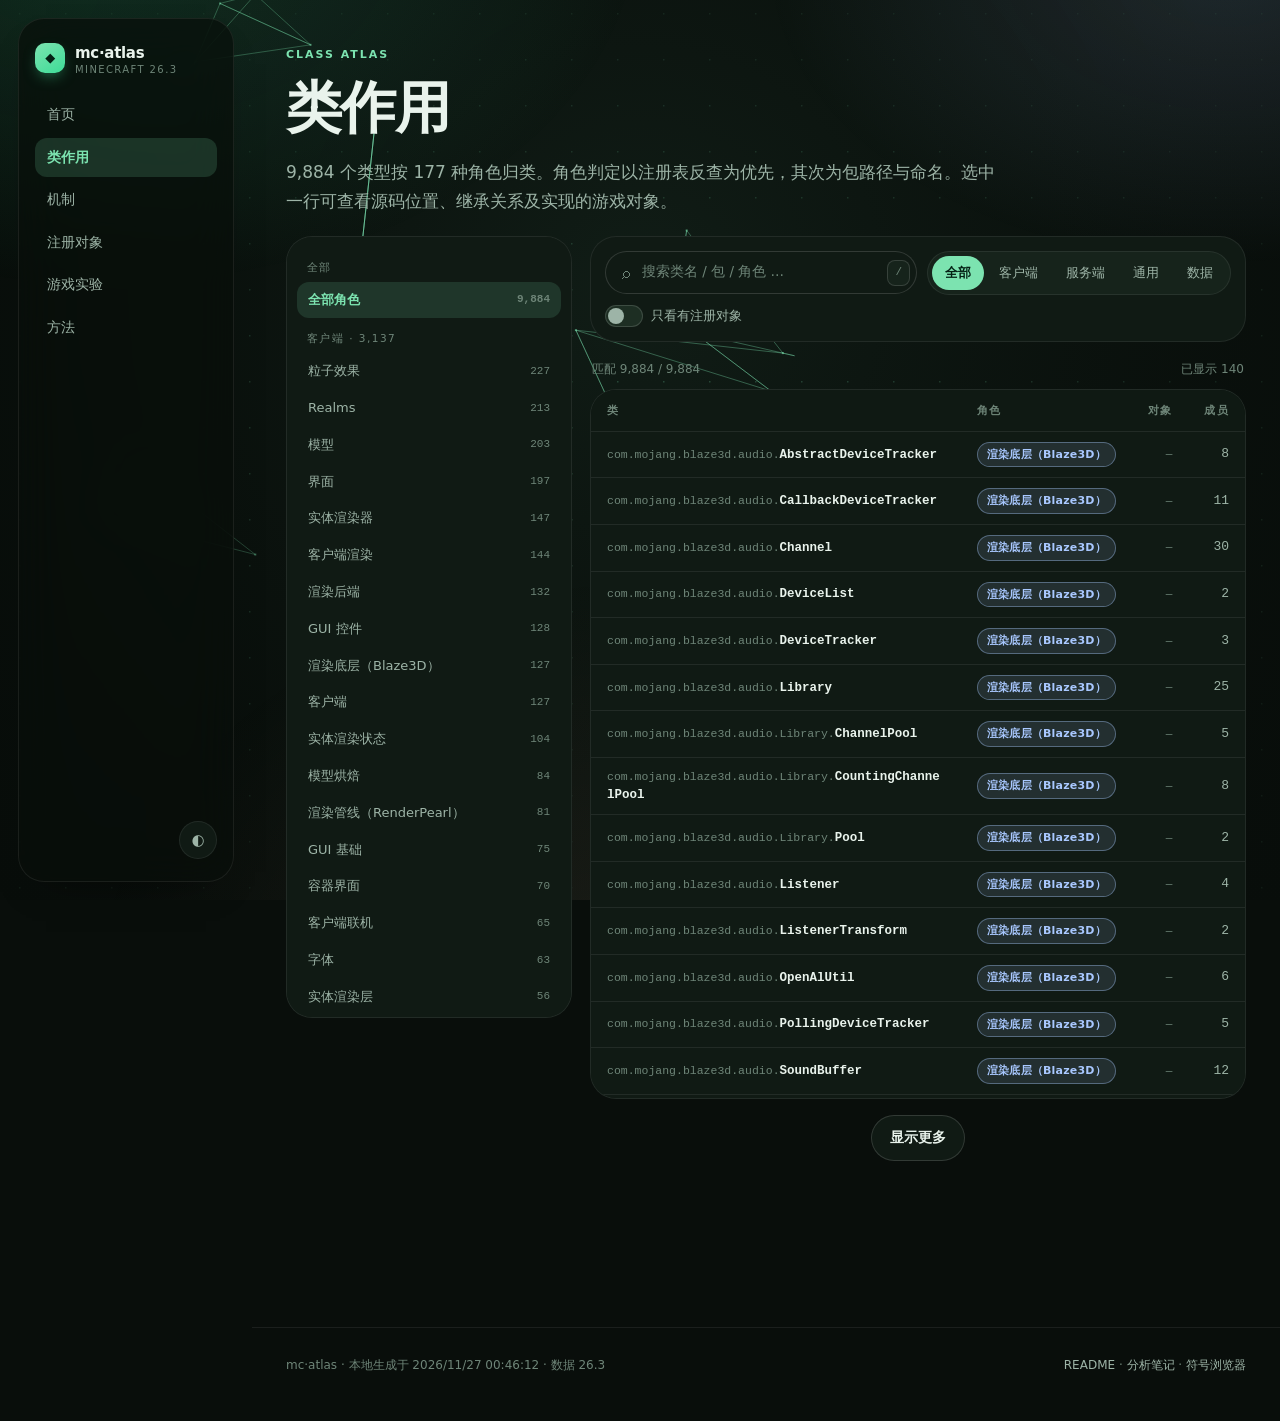
==== commit 5433f887: "home: drop the class-name text, keep block warp with blurred trails" ====
--- a/classes.html
+++ b/classes.html
@@ -71,7 +71,7 @@
 </div>
 <footer>
   <div class="wrap row">
-    <span>mc·atlas · 本地生成于 2026/11/27 00:44:05 · 数据 26.3</span>
+    <span>mc·atlas · 本地生成于 2026/11/27 00:46:12 · 数据 26.3</span>
     <span><a href="../README.md">README</a> · <a href="../notes/类作用解析.md">分析笔记</a> · <a href="../index/26.3/browse.html">符号浏览器</a></span>
   </div>
 </footer>
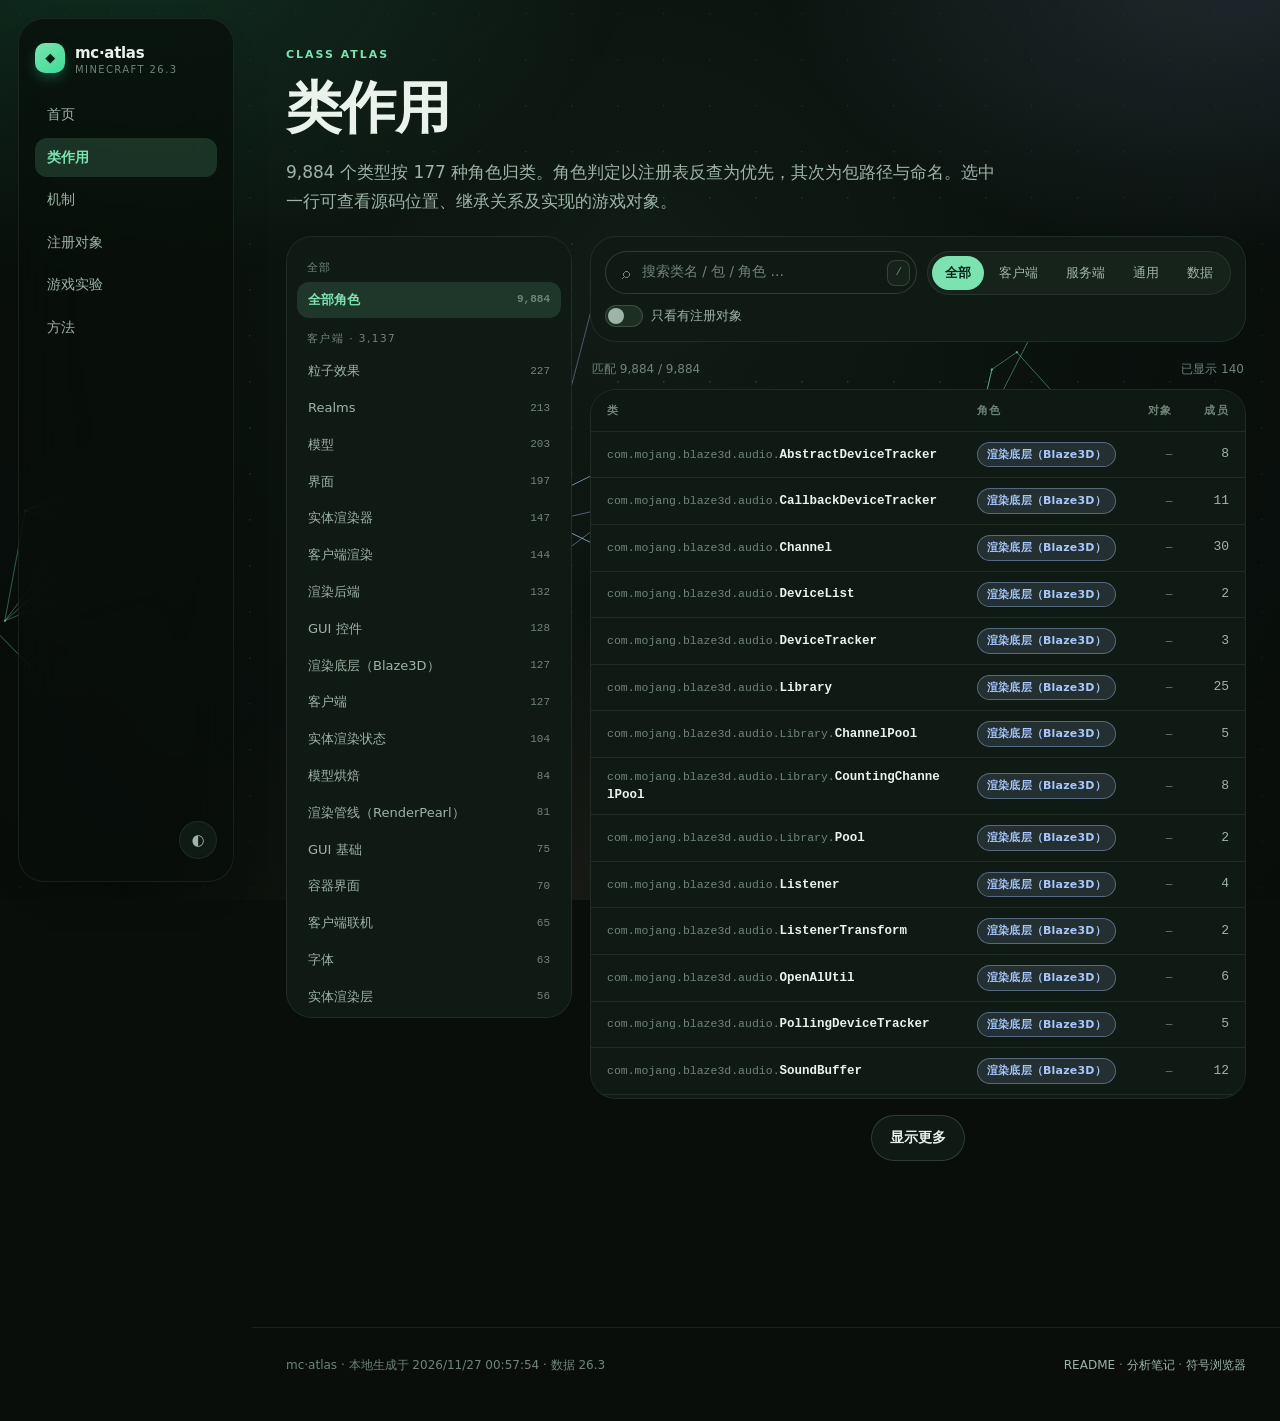
==== commit 4153c361: "home: lighter explosion on phones (no canvas blur, cull bottom faces, adaptive lite mode)" ====
--- a/classes.html
+++ b/classes.html
@@ -71,7 +71,7 @@
 </div>
 <footer>
   <div class="wrap row">
-    <span>mc·atlas · 本地生成于 2026/11/27 00:46:12 · 数据 26.3</span>
+    <span>mc·atlas · 本地生成于 2026/11/27 00:57:54 · 数据 26.3</span>
     <span><a href="../README.md">README</a> · <a href="../notes/类作用解析.md">分析笔记</a> · <a href="../index/26.3/browse.html">符号浏览器</a></span>
   </div>
 </footer>
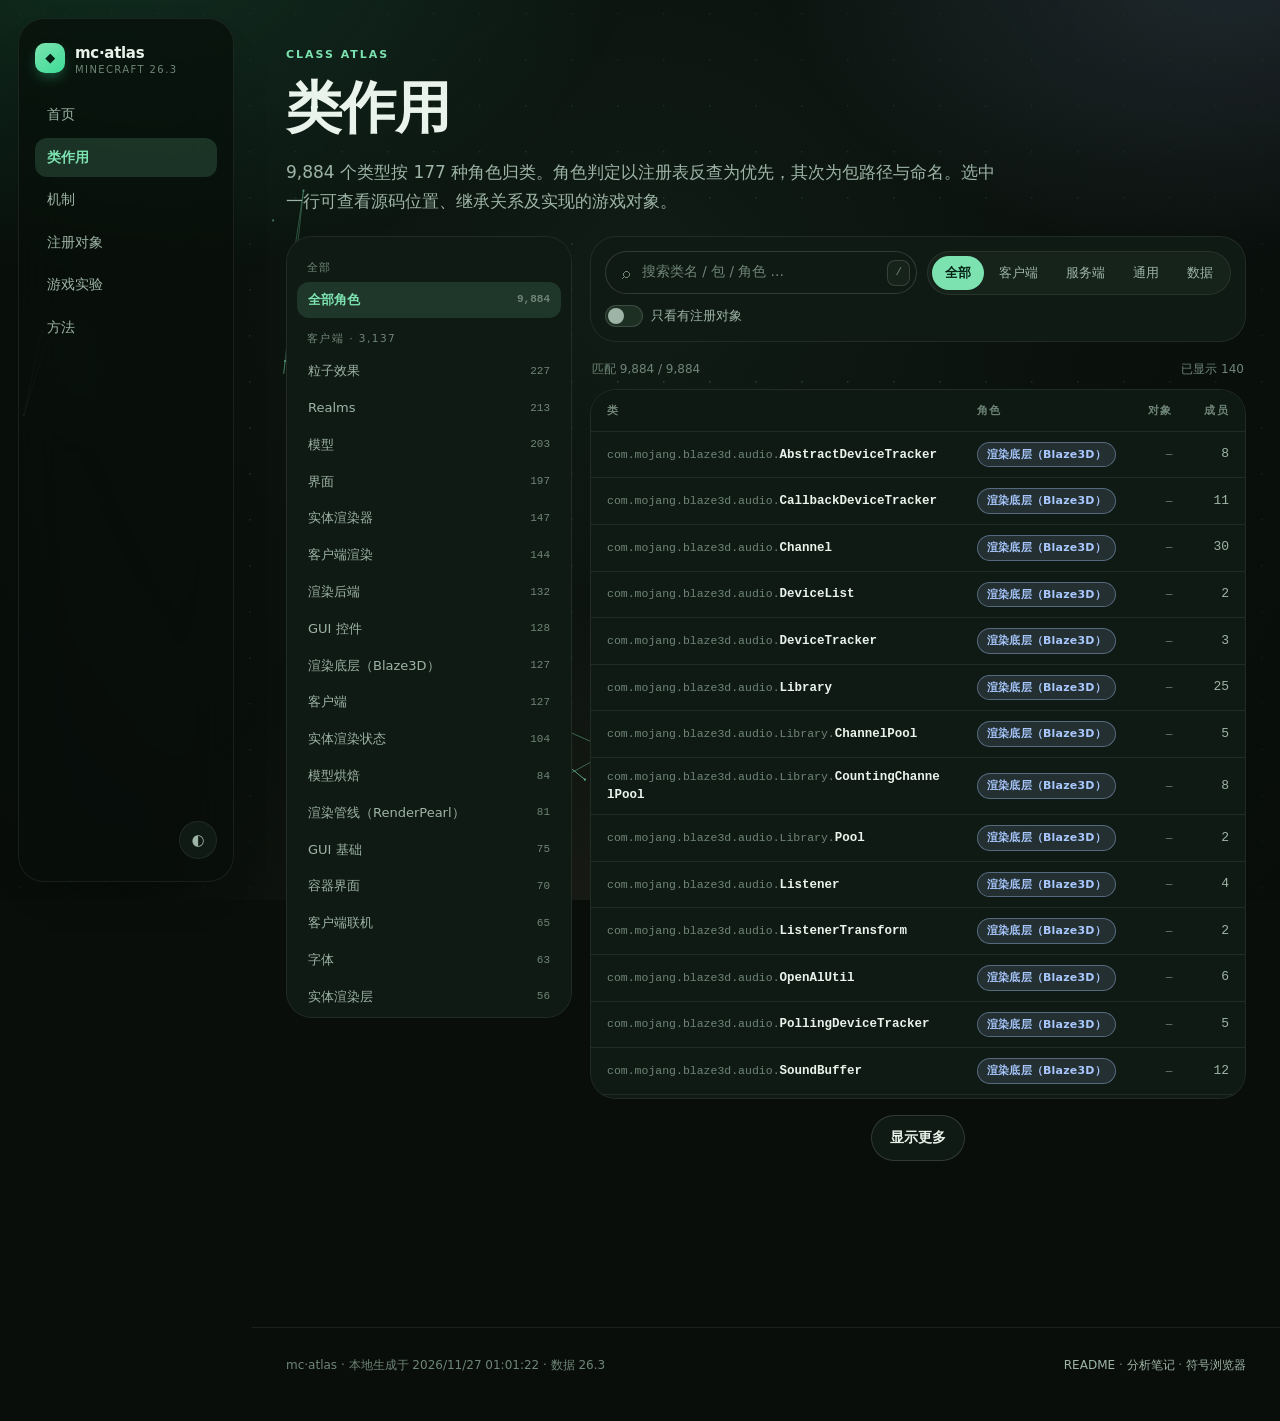
==== commit 2f0e3271: "home: fewer voxels on phones, bigger block, shorter scroll track" ====
--- a/classes.html
+++ b/classes.html
@@ -71,7 +71,7 @@
 </div>
 <footer>
   <div class="wrap row">
-    <span>mc·atlas · 本地生成于 2026/11/27 00:57:54 · 数据 26.3</span>
+    <span>mc·atlas · 本地生成于 2026/11/27 01:01:22 · 数据 26.3</span>
     <span><a href="../README.md">README</a> · <a href="../notes/类作用解析.md">分析笔记</a> · <a href="../index/26.3/browse.html">符号浏览器</a></span>
   </div>
 </footer>
--- a/assets/theme.css
+++ b/assets/theme.css
@@ -570,7 +570,7 @@
 @keyframes atlas-drop{0%,100%{opacity:.25;transform:translateY(-6px)}50%{opacity:.9;transform:translateY(4px)}}
 .atlas-stage.done .atlas-hint{opacity:0}
 @media (max-width:720px){
-  .atlas-stage{height:300vh}
+  .atlas-stage{height:210vh}
   .atlas-lead{bottom:34px;font-size:15px}
 }
 @media (prefers-reduced-motion:reduce){
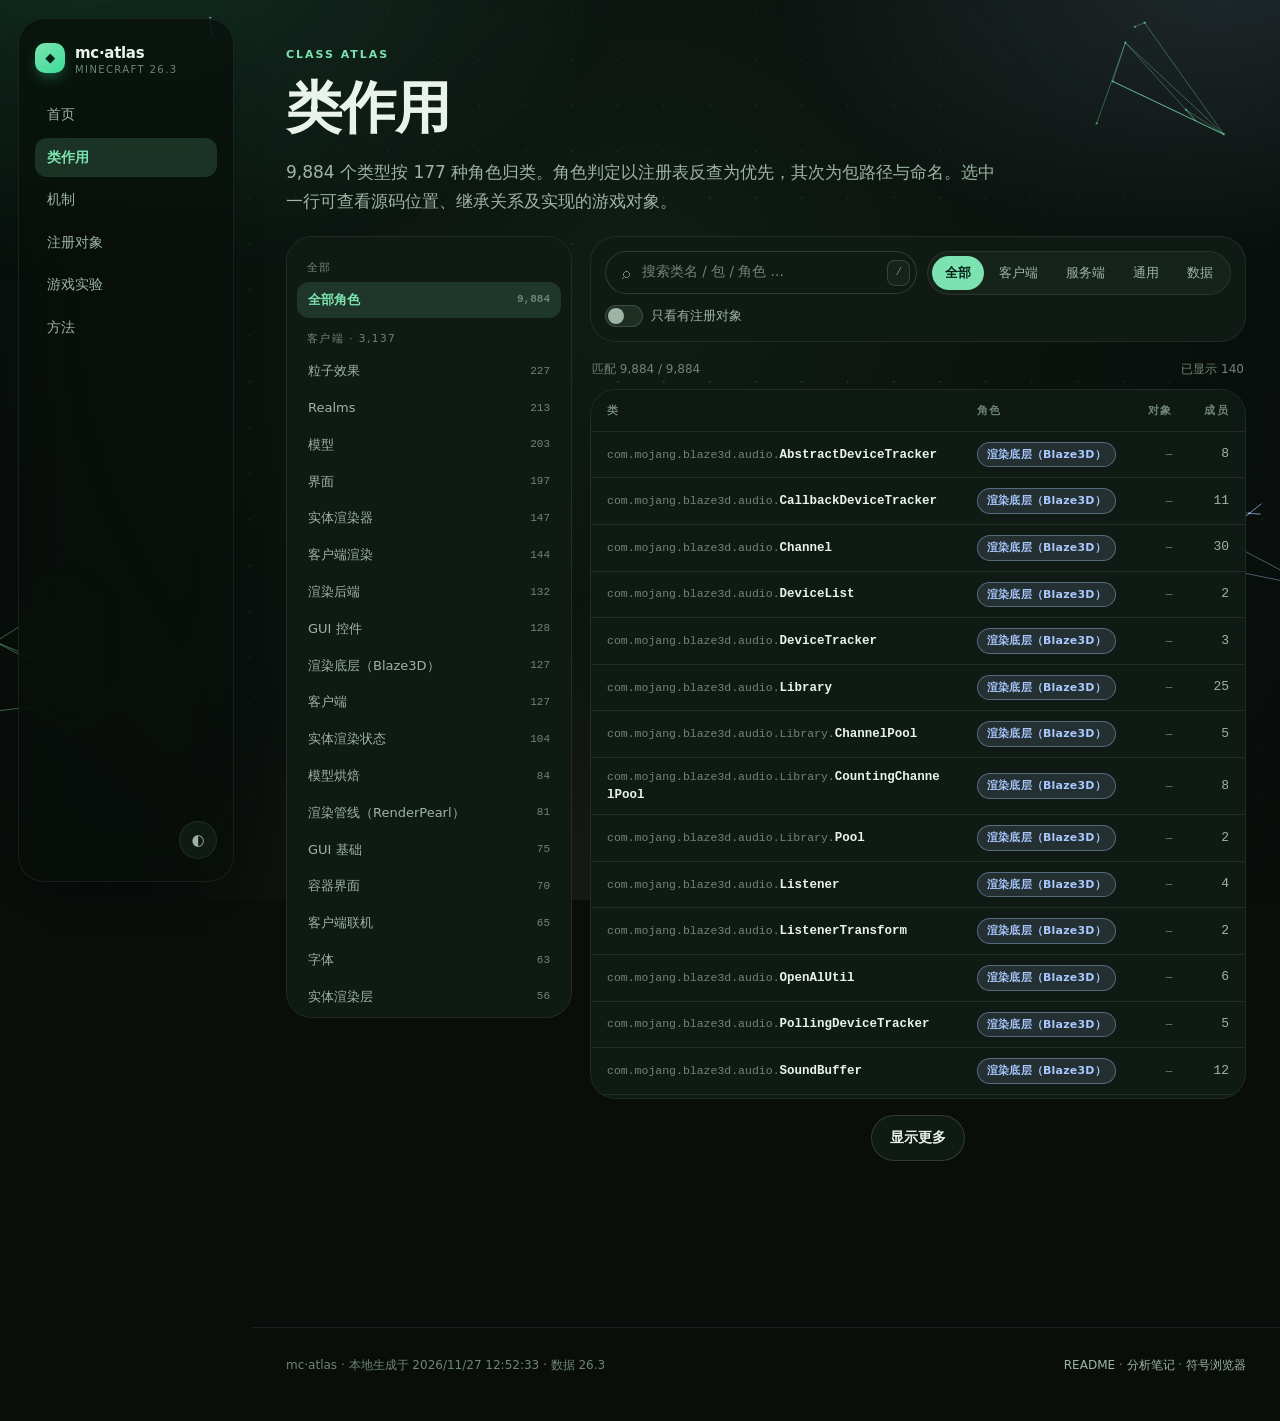
==== commit 96a42aa1: "home: never reduce voxel count at runtime (only drop trails)" ====
--- a/classes.html
+++ b/classes.html
@@ -71,7 +71,7 @@
 </div>
 <footer>
   <div class="wrap row">
-    <span>mc·atlas · 本地生成于 2026/11/27 01:01:22 · 数据 26.3</span>
+    <span>mc·atlas · 本地生成于 2026/11/27 12:52:33 · 数据 26.3</span>
     <span><a href="../README.md">README</a> · <a href="../notes/类作用解析.md">分析笔记</a> · <a href="../index/26.3/browse.html">符号浏览器</a></span>
   </div>
 </footer>
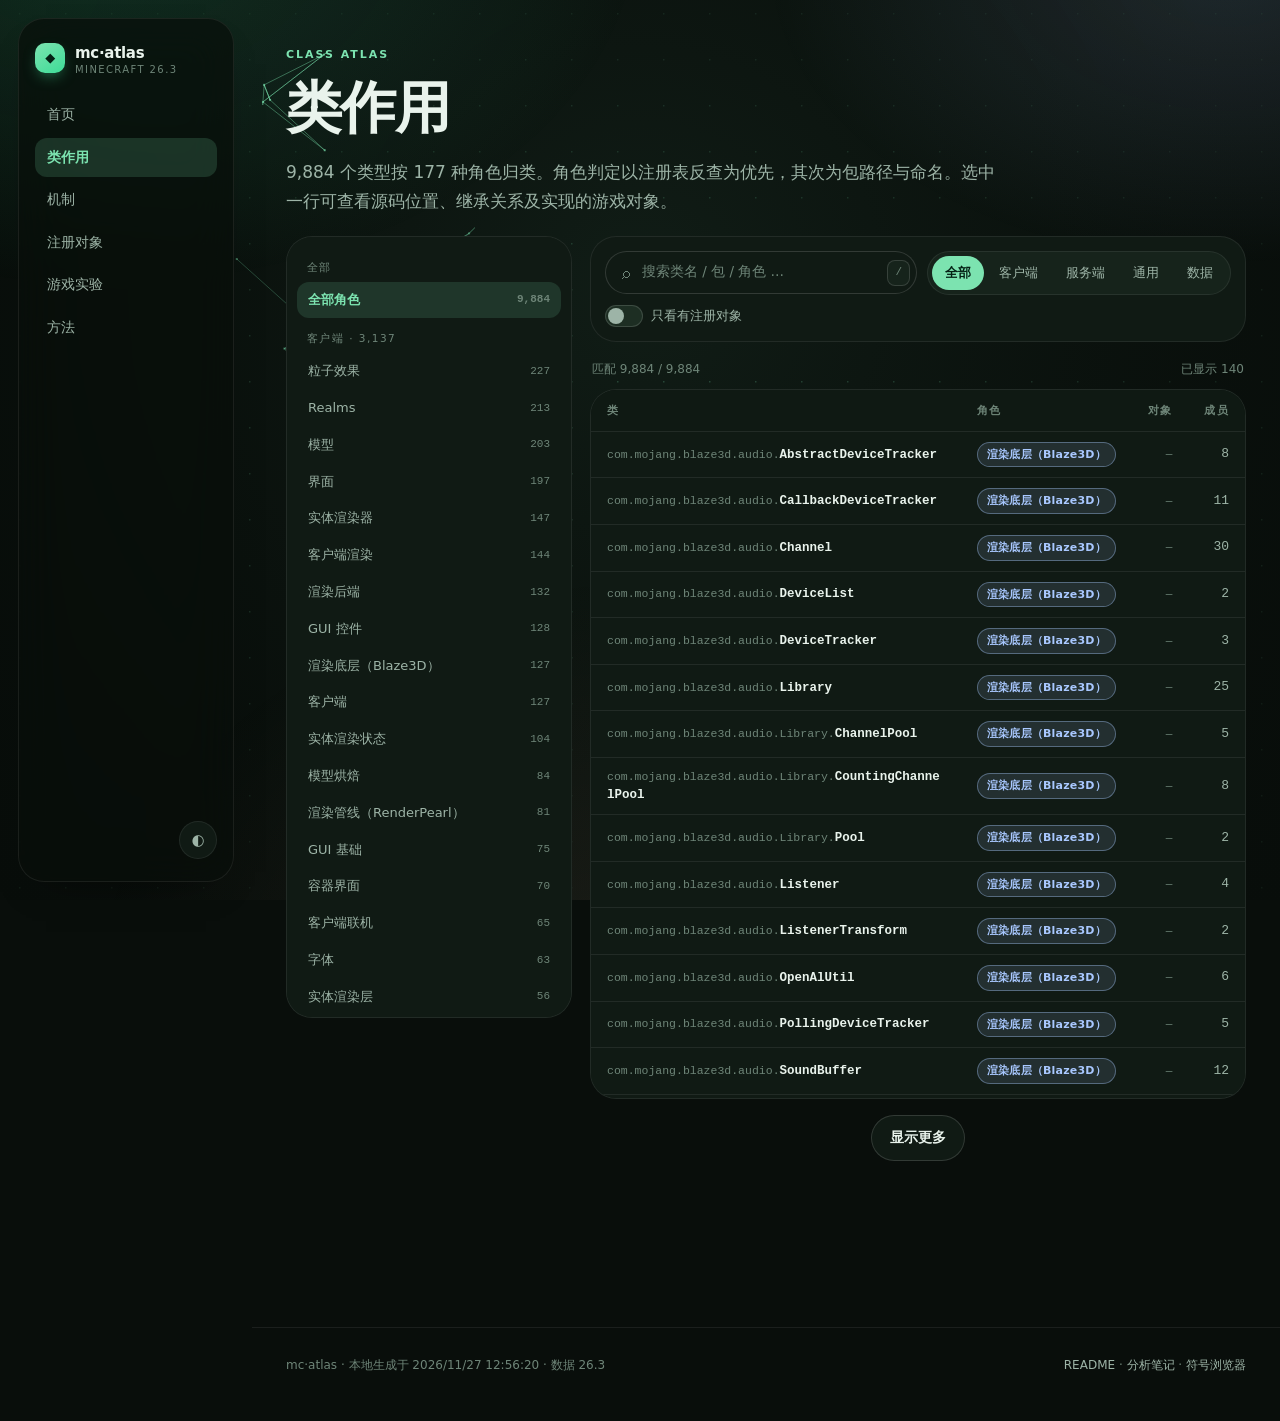
==== commit 0ecf920a: "home: draw full cube faces (painter sort) instead of normal culling" ====
--- a/classes.html
+++ b/classes.html
@@ -71,7 +71,7 @@
 </div>
 <footer>
   <div class="wrap row">
-    <span>mc·atlas · 本地生成于 2026/11/27 12:52:33 · 数据 26.3</span>
+    <span>mc·atlas · 本地生成于 2026/11/27 12:56:20 · 数据 26.3</span>
     <span><a href="../README.md">README</a> · <a href="../notes/类作用解析.md">分析笔记</a> · <a href="../index/26.3/browse.html">符号浏览器</a></span>
   </div>
 </footer>
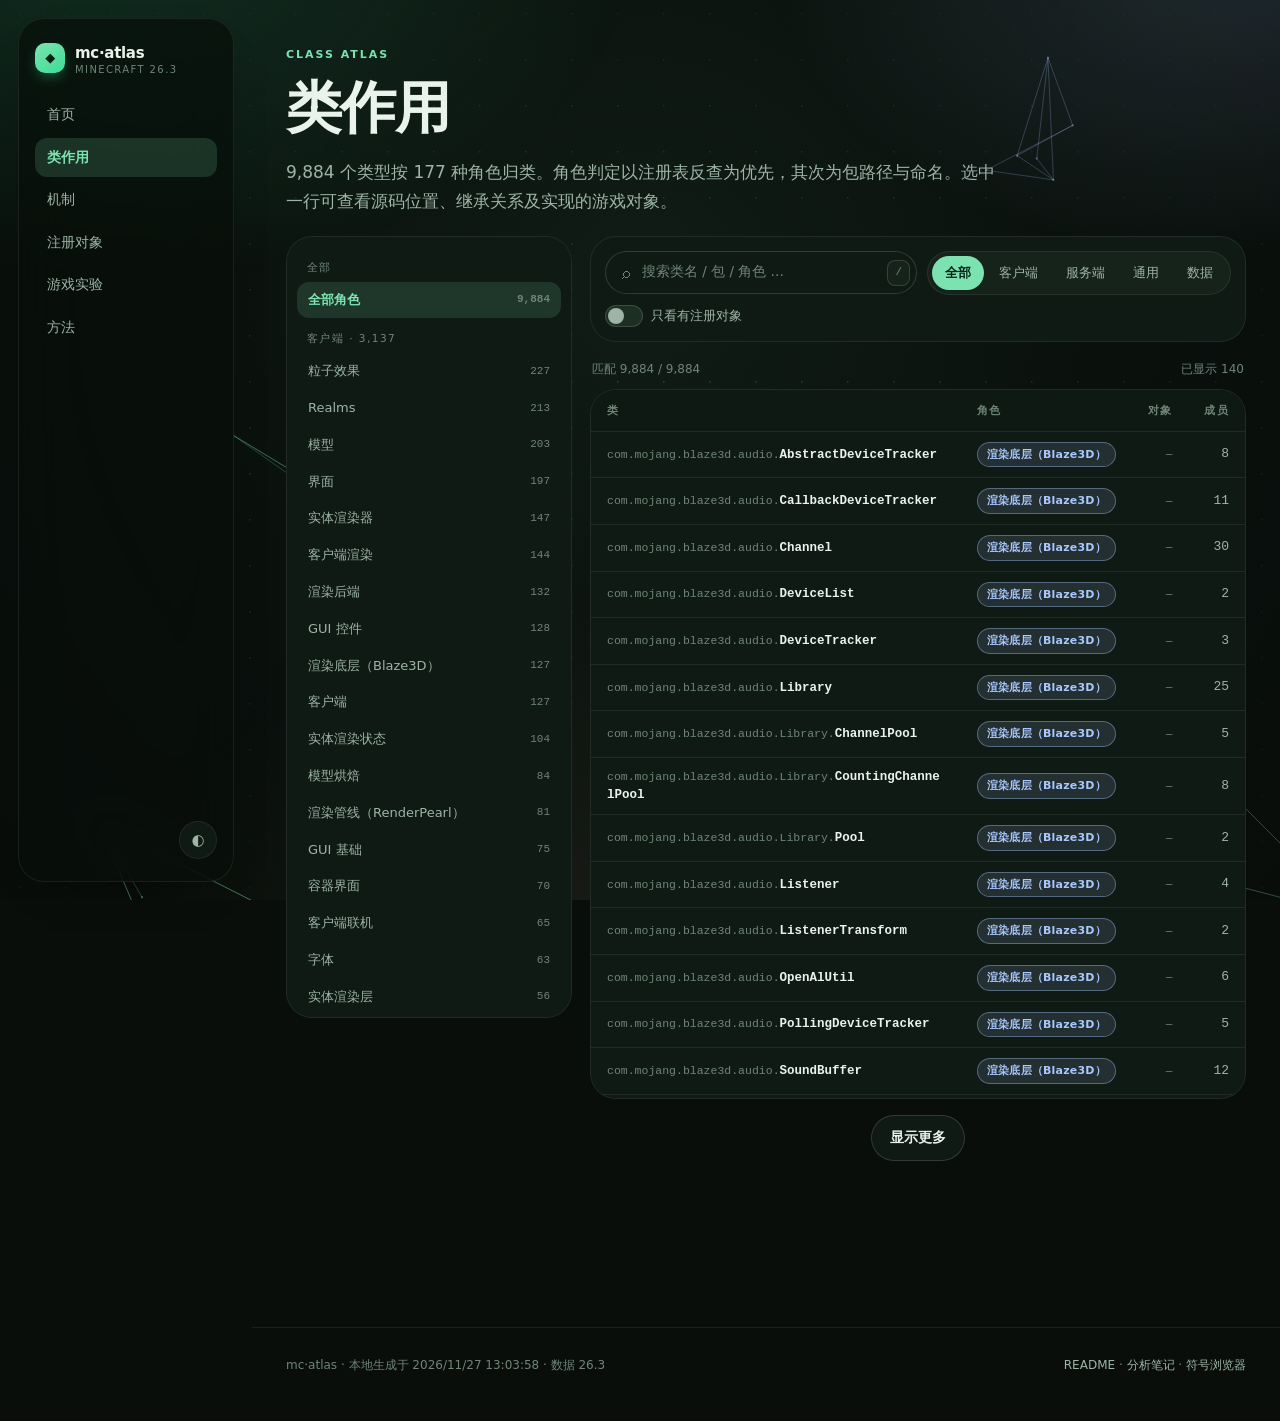
==== commit f975fd45: "home: draw bottom faces too (all six sides)" ====
--- a/classes.html
+++ b/classes.html
@@ -71,7 +71,7 @@
 </div>
 <footer>
   <div class="wrap row">
-    <span>mc·atlas · 本地生成于 2026/11/27 12:56:20 · 数据 26.3</span>
+    <span>mc·atlas · 本地生成于 2026/11/27 13:03:58 · 数据 26.3</span>
     <span><a href="../README.md">README</a> · <a href="../notes/类作用解析.md">分析笔记</a> · <a href="../index/26.3/browse.html">符号浏览器</a></span>
   </div>
 </footer>
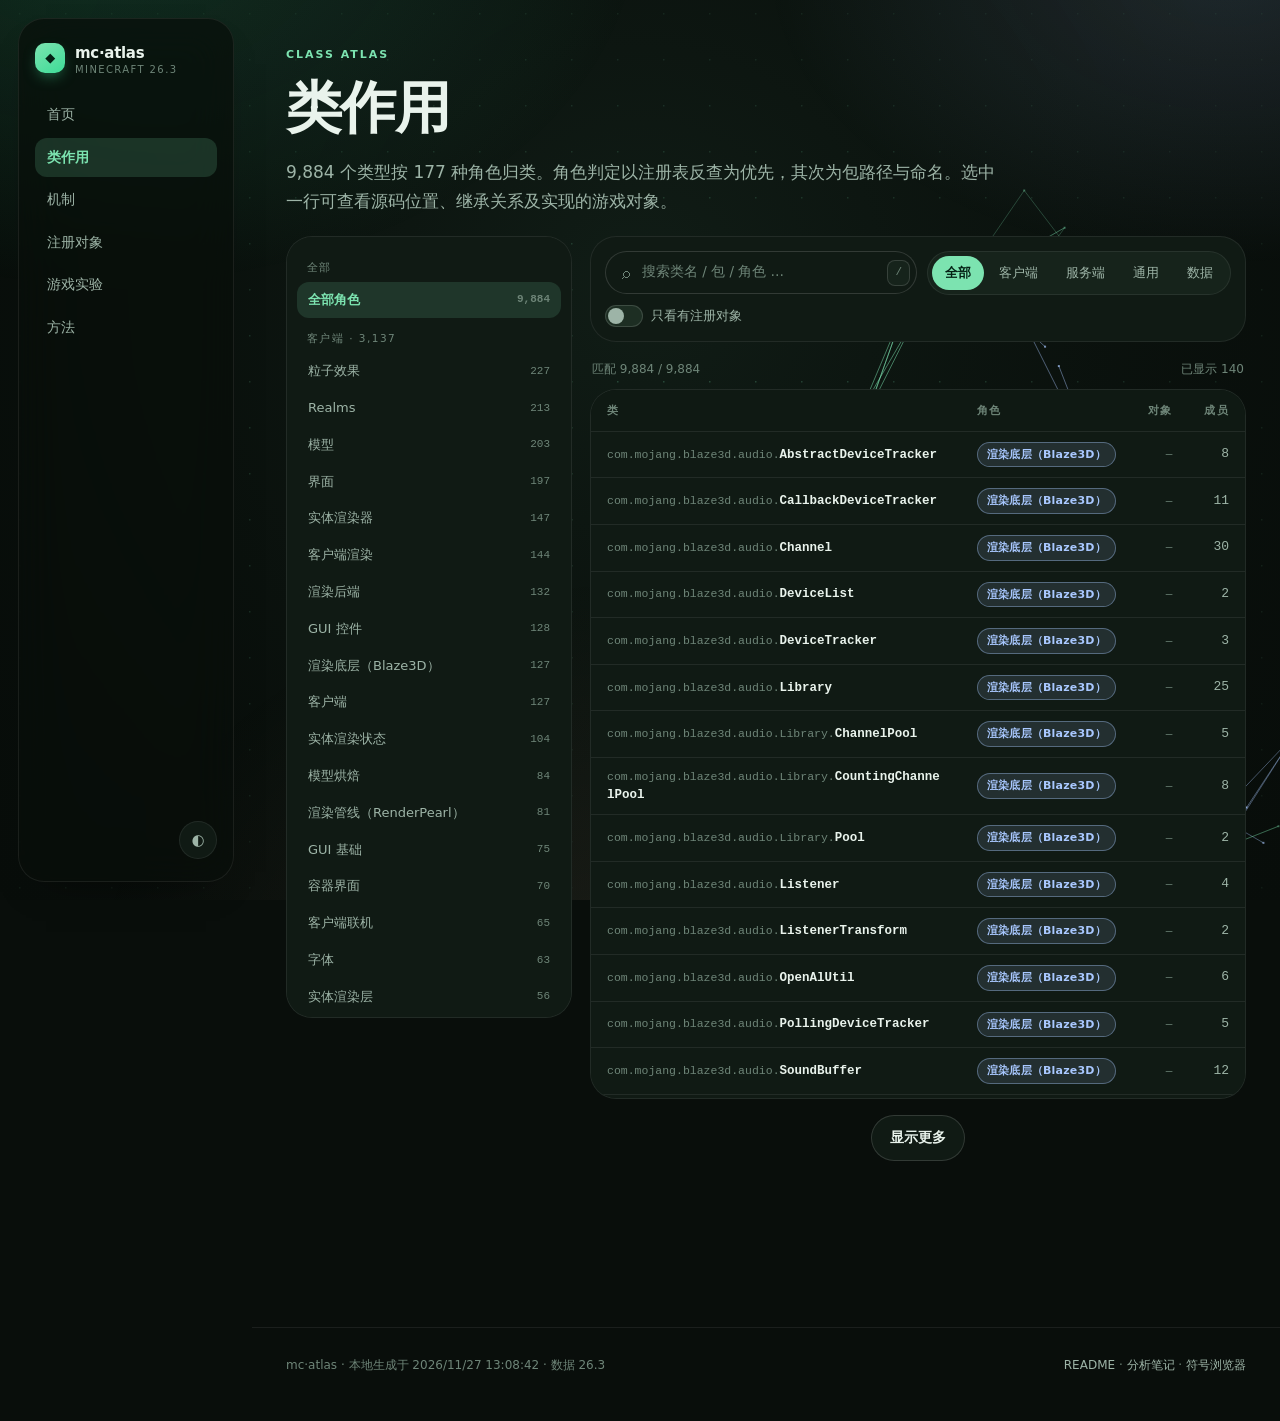
==== commit a278a9cd: "docs: split mechanisms into eight chapter pages (techmc style)" ====
--- a/classes.html
+++ b/classes.html
@@ -71,7 +71,7 @@
 </div>
 <footer>
   <div class="wrap row">
-    <span>mc·atlas · 本地生成于 2026/11/27 13:03:58 · 数据 26.3</span>
+    <span>mc·atlas · 本地生成于 2026/11/27 13:08:42 · 数据 26.3</span>
     <span><a href="../README.md">README</a> · <a href="../notes/类作用解析.md">分析笔记</a> · <a href="../index/26.3/browse.html">符号浏览器</a></span>
   </div>
 </footer>
--- a/assets/theme.css
+++ b/assets/theme.css
@@ -623,3 +623,38 @@
 
 .atlas-stage.texted .atlas-lead{opacity:0!important;transform:translateY(6px)}
 .atlas-lead{transition:opacity .5s ease;max-width:13ch;font-size:clamp(14px,1.7vw,19px)}
+
+/* ── 机制章节 ───────────────────────────────────────── */
+.crumbs{display:flex;gap:10px;align-items:center;padding:22px 0 0;font-size:13px;color:var(--faint)}
+.crumbs a{color:var(--primary)}
+.crumbs span{opacity:.5}
+.chapter-grid{display:grid;grid-template-columns:repeat(auto-fill,minmax(260px,1fr));gap:14px}
+.chapter-card{display:flex;flex-direction:column;gap:8px;padding:20px;border:1px solid var(--line);
+  border-radius:var(--r-md);background:var(--surface);transition:transform .18s ease,border-color .18s ease}
+.chapter-card:hover{transform:translateY(-2px);border-color:color-mix(in srgb,var(--primary) 45%,transparent)}
+.ch-no{font-family:var(--mono);font-size:11px;letter-spacing:.18em;color:var(--primary);opacity:.8}
+.chapter-card b{font-size:17px}
+.ch-ask{font-size:13px;color:var(--muted);line-height:1.5}
+.ch-q{font-size:clamp(19px,2.4vw,26px);margin:6px 0 10px;line-height:1.35}
+.ch-sum{margin:0;color:var(--muted)}
+.ch-chain{list-style:none;margin:0;padding:0;display:grid;gap:14px}
+.ch-chain li{display:grid;grid-template-columns:96px 1fr;gap:14px;align-items:start;
+  padding-bottom:14px;border-bottom:1px dashed var(--line)}
+.ch-chain li:last-child{border-bottom:0;padding-bottom:0}
+.ch-chain b{font-size:13px;color:var(--primary);font-weight:600}
+.ch-chain span{font-size:14px;color:var(--text);line-height:1.6}
+.ch-table{width:100%;border-collapse:collapse;font-size:13.5px}
+.ch-table th{text-align:left;font-weight:600;color:var(--faint);font-size:11px;letter-spacing:.14em;
+  text-transform:uppercase;padding:0 0 10px}
+.ch-table td{padding:9px 0;border-top:1px solid var(--line);vertical-align:top}
+.ch-table td.num{color:var(--faint);font-family:var(--mono);white-space:nowrap;width:70px}
+.ch-arts{list-style:none;margin:0;padding:0;display:grid;gap:12px}
+.ch-arts li{display:grid;gap:4px;padding-left:14px;border-left:2px solid color-mix(in srgb,var(--primary) 35%,transparent)}
+.ch-arts a{color:var(--primary);font-size:14px}
+.ch-arts span{font-size:13px;color:var(--muted)}
+@media (max-width:720px){
+  .ch-chain li{grid-template-columns:1fr;gap:4px}
+}
+.ch-chain{margin-top:10px}
+.ch-table{margin-top:8px}
+.ch-table td.num{padding-right:14px}
